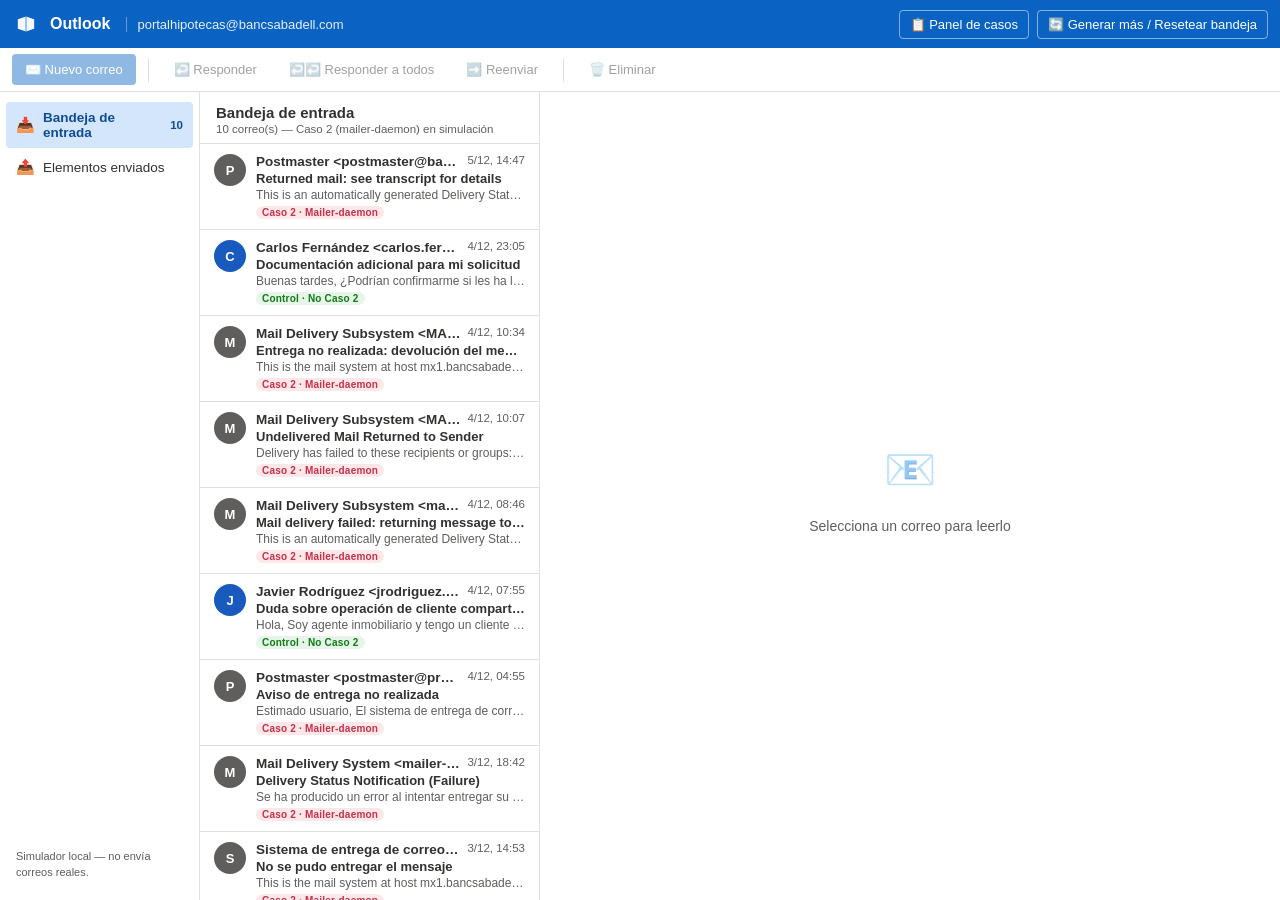
==== simulador-outlook/index.html @ 791c42fe "Añade simulador local de buzón tipo Outlook Web (Caso 2 - mailer-daemon) Proyecto estático (HTML/CSS" ====
<!DOCTYPE html>
<html lang="es">
<head>
<meta charset="UTF-8">
<meta name="viewport" content="width=device-width, initial-scale=1.0">
<title>Simulación Outlook Web — portalhipotecas@bancsabadell.com</title>
<link rel="stylesheet" href="css/styles.css">
</head>
<body>

<!-- ============ TOP BAR ============ -->
<header class="topbar">
  <div class="topbar-left">
    <div class="app-logo" aria-hidden="true">
      <svg width="28" height="28" viewBox="0 0 24 24" fill="none">
        <rect width="24" height="24" rx="4" fill="#0A63C2"/>
        <path d="M12 5.5L19 8v8l-7 2.5L5 16V8l7-2.5z" fill="#fff" opacity="0.95"/>
        <path d="M12 5.5v13" stroke="#0A63C2" stroke-width="0.6"/>
      </svg>
    </div>
    <span class="app-title">Outlook</span>
    <span class="mailbox-name" id="mailbox-name">portalhipotecas@bancsabadell.com</span>
  </div>
  <div class="topbar-right">
    <button id="btn-panel-casos" class="ghost-btn" title="Mostrar caso esperado y comportamiento correcto de cada correo">
      📋 Panel de casos
    </button>
    <button id="btn-reset-bandeja" class="ghost-btn" title="Vuelve a poblar la bandeja con un nuevo lote de correos de prueba">
      🔄 Generar más / Resetear bandeja
    </button>
  </div>
</header>

<!-- ============ RIBBON ============ -->
<div class="ribbon">
  <button id="btn-nuevo-correo" class="ribbon-btn primary" disabled title="No implementado en el simulador">
    ✉️ Nuevo correo
  </button>
  <div class="ribbon-sep"></div>
  <button id="btn-responder" class="ribbon-btn" disabled>↩️ Responder</button>
  <button id="btn-responder-todos" class="ribbon-btn" disabled>↩️↩️ Responder a todos</button>
  <button id="btn-reenviar" class="ribbon-btn" disabled>➡️ Reenviar</button>
  <div class="ribbon-sep"></div>
  <button id="btn-eliminar" class="ribbon-btn" disabled title="No implementado en el simulador">🗑️ Eliminar</button>
</div>

<!-- ============ MAIN LAYOUT ============ -->
<div class="main-layout">

  <!-- FOLDER PANE -->
  <nav class="folder-pane">
    <button class="folder-item active" id="folder-inbox" data-folder="inbox">
      <span class="folder-icon">📥</span>
      <span class="folder-label">Bandeja de entrada</span>
      <span class="folder-count" id="inbox-unread-count">0</span>
    </button>
    <button class="folder-item" id="folder-sent" data-folder="sent">
      <span class="folder-icon">📤</span>
      <span class="folder-label">Elementos enviados</span>
      <span class="folder-count" id="sent-count">0</span>
    </button>
    <div class="folder-hint">
      Simulador local — no envía correos reales.
    </div>
  </nav>

  <!-- EMAIL LIST -->
  <section class="email-list-pane">
    <div class="email-list-header">
      <span id="list-title">Bandeja de entrada</span>
      <span class="email-list-subtitle" id="list-subtitle"></span>
    </div>
    <div class="email-list" id="email-list">
      <!-- se rellena por JS: <div id="email-item-<id>"> -->
    </div>
  </section>

  <!-- READING PANE -->
  <section class="reading-pane" id="reading-pane">
    <div class="reading-pane-empty" id="reading-pane-empty">
      <div class="empty-icon">📧</div>
      <p>Selecciona un correo para leerlo</p>
    </div>

    <div class="reading-pane-content" id="reading-pane-content" hidden>
      <div class="rp-header">
        <h2 class="rp-subject" id="rp-subject-display"></h2>
        <div class="rp-meta">
          <div class="rp-avatar" id="rp-avatar">?</div>
          <div class="rp-meta-text">
            <div class="rp-from-line">
              <span class="rp-from-name" id="rp-from-name"></span>
              <span class="rp-from-email" id="rp-from-email"></span>
            </div>
            <div class="rp-to-line">
              Para: <span id="rp-to"></span>
            </div>
          </div>
          <div class="rp-date" id="rp-date"></div>
        </div>
      </div>

      <div class="rp-body" id="rp-body"></div>

      <!-- Bloque de respuesta (oculto hasta pulsar Responder a todos) -->
      <div class="reply-block" id="reply-block" hidden>
        <div class="reply-block-header">
          <span>Responder a todos</span>
          <span class="reply-to-hint" id="reply-to-hint"></span>
        </div>
        <textarea id="reply-textbox" placeholder="Escribe tu respuesta..."></textarea>
        <div class="reply-actions">
          <button id="btn-enviar" class="ribbon-btn primary">Enviar</button>
          <button id="btn-descartar-respuesta" class="ghost-btn">Descartar</button>
        </div>
      </div>
    </div>

    <!-- Elemento oculto de compatibilidad: campos individuales usados por el robot -->
    <div id="email-fields-compat" hidden>
      <span id="rp-from-compat"></span>
      <span id="rp-subject-compat"></span>
      <span id="rp-body-compat"></span>
    </div>
  </section>
</div>

<!-- ============ MODAL: PANEL DE CASOS ============ -->
<div class="modal-overlay" id="modal-overlay" hidden>
  <div class="modal-panel">
    <div class="modal-header">
      <h3>Panel de casos — qué debería hacer el robot con cada correo</h3>
      <button id="btn-cerrar-modal" class="ghost-btn">✕ Cerrar</button>
    </div>
    <div class="modal-body" id="modal-body">
      <!-- se rellena por JS -->
    </div>
  </div>
</div>

<!-- ============ TOAST ============ -->
<div class="toast" id="toast" hidden></div>

<script src="js/casos.js"></script>
<script src="js/generador-caso2.js"></script>
<script src="js/app.js"></script>
</body>
</html>
---- simulador-outlook/css/styles.css ----
/* ==========================================================================
   Simulación Outlook Web — hoja de estilos
   Paleta inspirada en Microsoft 365 (azules / grises)
   ========================================================================== */

:root {
  --azul-primario: #0a63c2;
  --azul-oscuro: #0f4c93;
  --azul-hover: #e5f0fb;
  --azul-seleccion: #d3e6fb;
  --azul-acento: #185abd;
  --gris-fondo: #faf9f8;
  --gris-borde: #e1dfdd;
  --gris-texto: #323130;
  --gris-texto-suave: #605e5c;
  --gris-hover: #f3f2f1;
  --blanco: #ffffff;
  --rojo-alerta: #c4314b;
  --verde-ok: #107c10;
  --sombra: 0 1.6px 3.6px rgba(0,0,0,.13), 0 0.3px 0.9px rgba(0,0,0,.1);
  --font: "Segoe UI", "Segoe UI Web", -apple-system, BlinkMacSystemFont, Tahoma, Geneva, Verdana, sans-serif;
}

* { box-sizing: border-box; }

/* Cualquier elemento con el atributo [hidden] debe ocultarse siempre,
   incluso si otra regla más específica de esta hoja le fija su propio
   "display" (flex/grid/etc.). Sin esto, elementos como el modal o el
   estado vacío del panel de lectura se quedarían visibles y bloqueando
   clics aunque tengan hidden="true". */
[hidden] { display: none !important; }

html, body {
  margin: 0;
  padding: 0;
  height: 100%;
  font-family: var(--font);
  color: var(--gris-texto);
  background: var(--gris-fondo);
  font-size: 14px;
}

button {
  font-family: inherit;
  cursor: pointer;
}

/* ============ TOP BAR ============ */
.topbar {
  height: 48px;
  background: var(--azul-primario);
  color: var(--blanco);
  display: flex;
  align-items: center;
  justify-content: space-between;
  padding: 0 12px;
}

.topbar-left {
  display: flex;
  align-items: center;
  gap: 10px;
}

.app-logo { display: flex; align-items: center; }

.app-title {
  font-size: 16px;
  font-weight: 600;
  margin-right: 6px;
}

.mailbox-name {
  font-size: 13px;
  opacity: 0.9;
  padding-left: 10px;
  border-left: 1px solid rgba(255,255,255,.4);
}

.topbar-right {
  display: flex;
  gap: 8px;
}

.ghost-btn {
  background: transparent;
  border: 1px solid transparent;
  color: inherit;
  padding: 6px 10px;
  border-radius: 4px;
  font-size: 13px;
}

.topbar .ghost-btn {
  color: var(--blanco);
  border-color: rgba(255,255,255,.5);
}

.topbar .ghost-btn:hover {
  background: rgba(255,255,255,.15);
}

/* ============ RIBBON ============ */
.ribbon {
  height: 44px;
  background: var(--blanco);
  border-bottom: 1px solid var(--gris-borde);
  display: flex;
  align-items: center;
  padding: 0 12px;
  gap: 6px;
}

.ribbon-sep {
  width: 1px;
  height: 24px;
  background: var(--gris-borde);
  margin: 0 6px;
}

.ribbon-btn {
  background: var(--blanco);
  border: 1px solid transparent;
  padding: 7px 12px;
  border-radius: 4px;
  font-size: 13px;
  color: var(--gris-texto);
}

.ribbon-btn:hover:not(:disabled) {
  background: var(--gris-hover);
  border-color: var(--gris-borde);
}

.ribbon-btn.primary {
  background: var(--azul-primario);
  color: var(--blanco);
}

.ribbon-btn.primary:hover:not(:disabled) {
  background: var(--azul-oscuro);
}

.ribbon-btn:disabled {
  opacity: 0.45;
  cursor: not-allowed;
}

/* ============ MAIN LAYOUT ============ */
.main-layout {
  display: grid;
  grid-template-columns: 200px 340px 1fr;
  height: calc(100vh - 48px - 44px);
}

/* ---- Folder pane ---- */
.folder-pane {
  background: var(--blanco);
  border-right: 1px solid var(--gris-borde);
  padding: 10px 6px;
  display: flex;
  flex-direction: column;
  gap: 2px;
}

.folder-item {
  display: flex;
  align-items: center;
  gap: 8px;
  width: 100%;
  background: transparent;
  border: none;
  text-align: left;
  padding: 8px 10px;
  border-radius: 4px;
  font-size: 13.5px;
  color: var(--gris-texto);
}

.folder-item:hover { background: var(--gris-hover); }

.folder-item.active {
  background: var(--azul-seleccion);
  font-weight: 600;
  color: var(--azul-oscuro);
}

.folder-icon { font-size: 15px; }
.folder-label { flex: 1; }

.folder-count {
  font-size: 11.5px;
  color: var(--gris-texto-suave);
  font-weight: 600;
}

.folder-item.active .folder-count { color: var(--azul-oscuro); }

.folder-hint {
  margin-top: auto;
  font-size: 11px;
  color: var(--gris-texto-suave);
  padding: 10px;
  line-height: 1.4;
}

/* ---- Email list ---- */
.email-list-pane {
  background: var(--blanco);
  border-right: 1px solid var(--gris-borde);
  display: flex;
  flex-direction: column;
  overflow: hidden;
}

.email-list-header {
  padding: 12px 16px 8px;
  font-weight: 600;
  font-size: 15px;
  border-bottom: 1px solid var(--gris-borde);
  display: flex;
  flex-direction: column;
  gap: 2px;
}

.email-list-subtitle {
  font-size: 11.5px;
  font-weight: 400;
  color: var(--gris-texto-suave);
}

.email-list {
  overflow-y: auto;
  flex: 1;
}

.email-item {
  display: flex;
  gap: 10px;
  padding: 10px 14px;
  border-bottom: 1px solid var(--gris-borde);
  cursor: pointer;
  position: relative;
}

.email-item:hover { background: var(--azul-hover); }

.email-item.selected {
  background: var(--azul-seleccion);
}

.email-item.selected::before {
  content: "";
  position: absolute;
  left: 0; top: 0; bottom: 0;
  width: 3px;
  background: var(--azul-primario);
}

.email-item-avatar {
  width: 32px;
  height: 32px;
  border-radius: 50%;
  background: var(--azul-acento);
  color: var(--blanco);
  display: flex;
  align-items: center;
  justify-content: center;
  font-size: 13px;
  font-weight: 600;
  flex-shrink: 0;
}

.email-item.mailer-daemon .email-item-avatar {
  background: var(--gris-texto-suave);
}

.email-item-main {
  flex: 1;
  min-width: 0;
}

.email-item-top {
  display: flex;
  justify-content: space-between;
  gap: 6px;
}

.email-item-from {
  font-size: 13.5px;
  color: var(--gris-texto);
  white-space: nowrap;
  overflow: hidden;
  text-overflow: ellipsis;
}

.email-item.unread .email-item-from,
.email-item.unread .email-item-subject {
  font-weight: 700;
}

.email-item-date {
  font-size: 11.5px;
  color: var(--gris-texto-suave);
  flex-shrink: 0;
}

.email-item-subject {
  font-size: 13px;
  margin-top: 2px;
  white-space: nowrap;
  overflow: hidden;
  text-overflow: ellipsis;
}

.email-item-preview {
  font-size: 12px;
  color: var(--gris-texto-suave);
  margin-top: 2px;
  white-space: nowrap;
  overflow: hidden;
  text-overflow: ellipsis;
}

.email-item-badges {
  margin-top: 4px;
  display: flex;
  gap: 4px;
}

.badge {
  font-size: 10px;
  padding: 1px 6px;
  border-radius: 9px;
  font-weight: 600;
  letter-spacing: .2px;
}

.badge.badge-md {
  background: #fde7e9;
  color: var(--rojo-alerta);
}

.badge.badge-normal {
  background: #e6f4ea;
  color: var(--verde-ok);
}

.email-list-empty {
  padding: 40px 20px;
  text-align: center;
  color: var(--gris-texto-suave);
  font-size: 13px;
}

/* ---- Reading pane ---- */
.reading-pane {
  background: var(--blanco);
  overflow-y: auto;
  position: relative;
}

.reading-pane-empty {
  height: 100%;
  display: flex;
  flex-direction: column;
  align-items: center;
  justify-content: center;
  color: var(--gris-texto-suave);
}

.empty-icon { font-size: 42px; margin-bottom: 10px; opacity: .5; }

.reading-pane-content {
  padding: 24px 32px;
  max-width: 760px;
}

.rp-subject {
  font-size: 22px;
  font-weight: 600;
  margin: 0 0 16px;
  color: var(--gris-texto);
}

.rp-meta {
  display: flex;
  align-items: flex-start;
  gap: 12px;
  padding-bottom: 16px;
  border-bottom: 1px solid var(--gris-borde);
  margin-bottom: 20px;
}

.rp-avatar {
  width: 40px;
  height: 40px;
  border-radius: 50%;
  background: var(--azul-acento);
  color: var(--blanco);
  display: flex;
  align-items: center;
  justify-content: center;
  font-weight: 600;
  flex-shrink: 0;
}

.rp-meta-text { flex: 1; }

.rp-from-line {
  font-size: 14px;
}

.rp-from-name {
  font-weight: 600;
  margin-right: 6px;
}

.rp-from-email {
  color: var(--gris-texto-suave);
  font-size: 12.5px;
}

.rp-to-line {
  font-size: 12.5px;
  color: var(--gris-texto-suave);
  margin-top: 3px;
}

.rp-date {
  font-size: 12.5px;
  color: var(--gris-texto-suave);
  white-space: nowrap;
}

.rp-body {
  font-size: 14px;
  line-height: 1.6;
  white-space: pre-wrap;
  color: var(--gris-texto);
  margin-bottom: 20px;
}

/* ---- Reply block ---- */
.reply-block {
  border: 1px solid var(--gris-borde);
  border-radius: 6px;
  padding: 14px;
  background: var(--gris-fondo);
  margin-top: 10px;
}

.reply-block-header {
  display: flex;
  justify-content: space-between;
  font-size: 12.5px;
  font-weight: 600;
  color: var(--gris-texto-suave);
  margin-bottom: 8px;
}

#reply-textbox {
  width: 100%;
  min-height: 120px;
  resize: vertical;
  border: 1px solid var(--gris-borde);
  border-radius: 4px;
  padding: 10px;
  font-family: inherit;
  font-size: 13.5px;
  background: var(--blanco);
}

#reply-textbox:focus {
  outline: 2px solid var(--azul-primario);
  outline-offset: -1px;
}

.reply-actions {
  margin-top: 10px;
  display: flex;
  gap: 8px;
}

/* ============ MODAL: PANEL DE CASOS ============ */
.modal-overlay {
  position: fixed;
  inset: 0;
  background: rgba(0,0,0,.35);
  display: flex;
  align-items: center;
  justify-content: center;
  z-index: 100;
}

.modal-panel {
  background: var(--blanco);
  width: min(900px, 92vw);
  max-height: 85vh;
  border-radius: 8px;
  box-shadow: var(--sombra);
  display: flex;
  flex-direction: column;
  overflow: hidden;
}

.modal-header {
  display: flex;
  justify-content: space-between;
  align-items: center;
  padding: 14px 18px;
  border-bottom: 1px solid var(--gris-borde);
}

.modal-header h3 {
  margin: 0;
  font-size: 15px;
}

.modal-header .ghost-btn {
  color: var(--gris-texto);
  border-color: var(--gris-borde);
}

.modal-header .ghost-btn:hover { background: var(--gris-hover); }

.modal-body {
  overflow-y: auto;
  padding: 8px 18px 18px;
}

.caso-tabla {
  width: 100%;
  border-collapse: collapse;
  font-size: 12.8px;
}

.caso-tabla th, .caso-tabla td {
  text-align: left;
  padding: 8px 10px;
  border-bottom: 1px solid var(--gris-borde);
  vertical-align: top;
}

.caso-tabla th {
  color: var(--gris-texto-suave);
  font-weight: 600;
  font-size: 11.5px;
  text-transform: uppercase;
  letter-spacing: .3px;
}

.caso-tabla tr:hover td { background: var(--gris-hover); }

.caso-pill {
  display: inline-block;
  padding: 2px 8px;
  border-radius: 9px;
  font-size: 11px;
  font-weight: 700;
}

.caso-pill.md { background: #fde7e9; color: var(--rojo-alerta); }
.caso-pill.otro { background: #e6f4ea; color: var(--verde-ok); }

/* ============ TOAST ============ */
.toast {
  position: fixed;
  bottom: 24px;
  left: 50%;
  transform: translateX(-50%);
  background: var(--gris-texto);
  color: var(--blanco);
  padding: 10px 18px;
  border-radius: 6px;
  font-size: 13px;
  box-shadow: var(--sombra);
  z-index: 200;
}

/* ============ Responsive fallback ============ */
@media (max-width: 900px) {
  .main-layout {
    grid-template-columns: 60px 260px 1fr;
  }
  .folder-label, .folder-hint { display: none; }
}
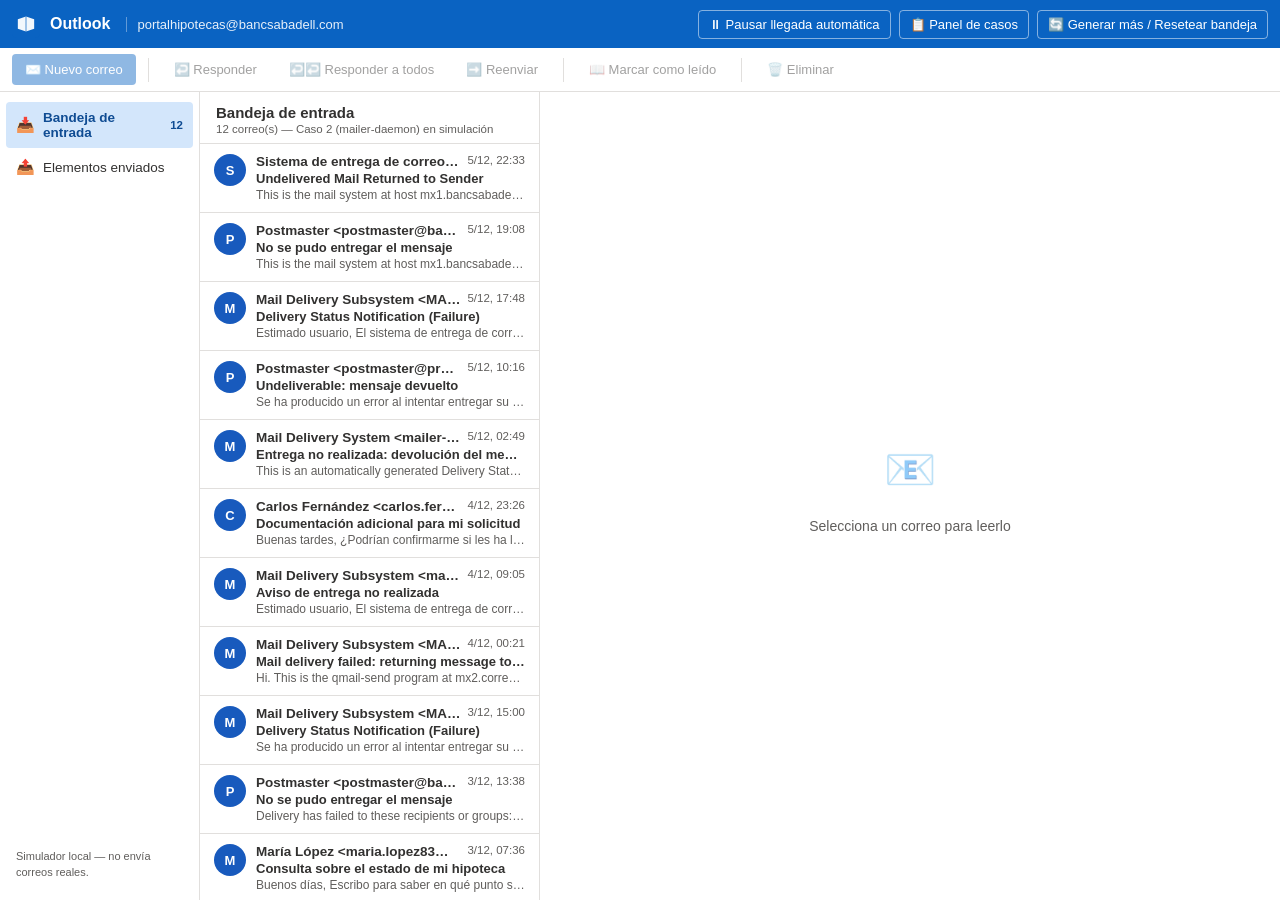
==== commit dac333cc: "Añade marcar/desmarcar leído manual y llegada automática de correos - Clic en el avatar de un correo" ====
--- a/simulador-outlook/index.html
+++ b/simulador-outlook/index.html
@@ -22,6 +22,9 @@
     <span class="mailbox-name" id="mailbox-name">portalhipotecas@bancsabadell.com</span>
   </div>
   <div class="topbar-right">
+    <button id="btn-auto-llegada" class="ghost-btn" title="Simula la llegada automática de un correo nuevo cada ~10 segundos">
+      ⏸ Pausar llegada automática
+    </button>
     <button id="btn-panel-casos" class="ghost-btn" title="Mostrar caso esperado y comportamiento correcto de cada correo">
       📋 Panel de casos
     </button>
@@ -40,6 +43,8 @@
   <button id="btn-responder" class="ribbon-btn" disabled>↩️ Responder</button>
   <button id="btn-responder-todos" class="ribbon-btn" disabled>↩️↩️ Responder a todos</button>
   <button id="btn-reenviar" class="ribbon-btn" disabled>➡️ Reenviar</button>
+  <div class="ribbon-sep"></div>
+  <button id="btn-marcar-leido" class="ribbon-btn" disabled>📖 Marcar como leído</button>
   <div class="ribbon-sep"></div>
   <button id="btn-eliminar" class="ribbon-btn" disabled title="No implementado en el simulador">🗑️ Eliminar</button>
 </div>
--- a/simulador-outlook/css/styles.css
+++ b/simulador-outlook/css/styles.css
@@ -271,10 +271,6 @@
   flex-shrink: 0;
 }
 
-.email-item.mailer-daemon .email-item-avatar {
-  background: var(--gris-texto-suave);
-}
-
 .email-item-main {
   flex: 1;
   min-width: 0;
@@ -320,30 +316,6 @@
   white-space: nowrap;
   overflow: hidden;
   text-overflow: ellipsis;
-}
-
-.email-item-badges {
-  margin-top: 4px;
-  display: flex;
-  gap: 4px;
-}
-
-.badge {
-  font-size: 10px;
-  padding: 1px 6px;
-  border-radius: 9px;
-  font-weight: 600;
-  letter-spacing: .2px;
-}
-
-.badge.badge-md {
-  background: #fde7e9;
-  color: var(--rojo-alerta);
-}
-
-.badge.badge-normal {
-  background: #e6f4ea;
-  color: var(--verde-ok);
 }
 
 .email-list-empty {
